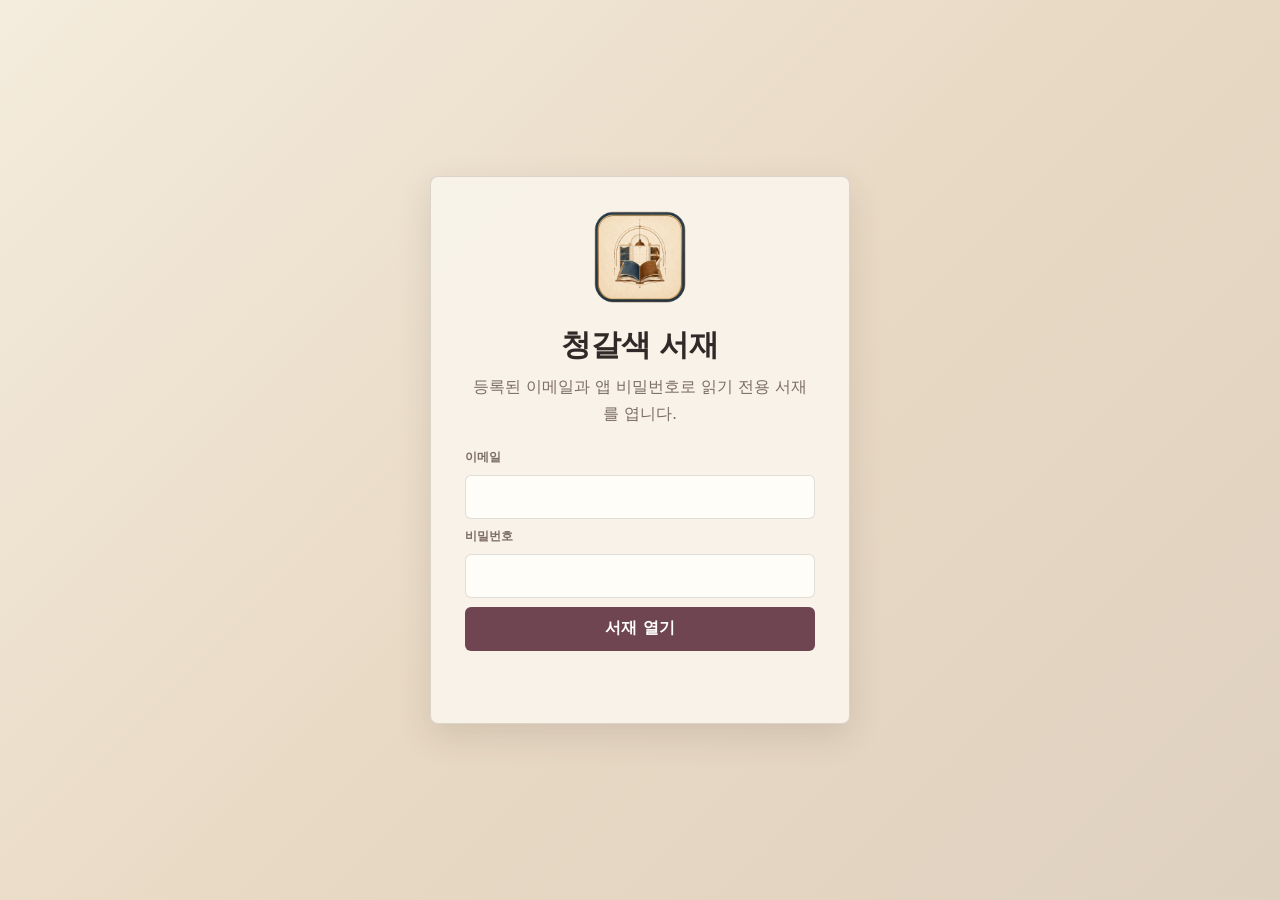
==== index.html @ 5e72b847 "Add copy button to web previews" ====
<!doctype html>
<html lang="ko">
<head>
  <meta charset="utf-8">
  <meta name="viewport" content="width=device-width, initial-scale=1, viewport-fit=cover">
  <meta name="theme-color" content="#352d2b">
  <title>청갈색 서재 · 읽기</title>
  <link rel="manifest" href="./manifest.webmanifest">
  <link rel="icon" href="./icon.png">
  <link rel="apple-touch-icon" href="./apple-touch-icon.png">
  <link rel="stylesheet" href="./viewer.css">
</head>
<body>
  <div class="viewer-loading" id="viewerLoading">
    <img src="./icon.png" alt="">
    <strong>청갈색 서재</strong>
    <span>생각의 지도를 펼치고 있습니다.</span>
  </div>

  <main class="auth-screen hidden" id="authScreen">
    <section class="auth-card">
      <img src="./icon.png" alt="">
      <h1>청갈색 서재</h1>
      <p>등록된 이메일과 앱 비밀번호로 읽기 전용 서재를 엽니다.</p>
      <form id="authForm">
        <label for="authEmail">이메일</label>
        <input id="authEmail" type="email" autocomplete="email" required>
        <label for="authPassword">비밀번호</label>
        <input id="authPassword" type="password" autocomplete="current-password" required>
        <button id="authSubmit" type="submit">서재 열기</button>
      </form>
      <p class="auth-status" id="authStatus"></p>
    </section>
  </main>

  <main class="viewer-shell hidden" id="viewerShell">
    <header class="viewer-header">
      <div class="viewer-brand"><img src="./icon.png" alt=""><span><strong>청갈색 서재</strong><small>읽기 전용</small></span></div>
      <label class="project-select-wrap"><span>프로젝트</span><select id="projectSelect"></select></label>
      <nav class="view-tabs" aria-label="보기 방식">
        <button class="active" type="button" data-view="board">보드</button>
        <button type="button" data-view="nav">네비</button>
        <button type="button" data-view="notes">메모</button>
      </nav>
      <div class="viewer-header-actions">
        <span class="published-at" id="publishedAt"></span>
        <button class="icon-button" id="refreshViewer" type="button" aria-label="새로고침" title="새로고침">↻</button>
        <button class="text-button hidden" id="signOutViewer" type="button">나가기</button>
      </div>
    </header>

    <div class="viewer-layout">
      <aside class="project-panel">
        <div class="panel-heading"><strong>프로젝트</strong><span id="projectCount"></span></div>
        <div class="project-list" id="projectList"></div>
      </aside>

      <section class="workspace">
        <div class="board-view" id="boardView">
          <div class="board-toolbar">
            <strong id="boardTitle"></strong>
            <span>손가락으로 이동 · 핀치로 확대</span>
            <button type="button" id="fitBoard">전체 보기</button>
          </div>
          <div class="board-viewport" id="boardViewport">
            <div class="board-stage" id="boardStage"></div>
          </div>
        </div>

        <div class="nav-view hidden" id="navView">
          <div class="content-toolbar"><strong>네비</strong><button type="button" id="expandNav">모두 펴기</button></div>
          <div class="nav-tree" id="navTree"></div>
        </div>

        <div class="notes-view hidden" id="notesView">
          <div class="content-toolbar notes-toolbar"><strong>메모</strong><input id="noteSearch" type="search" placeholder="메모와 출처 검색"><button type="button" id="toggleNoteSources">모두 접기</button></div>
          <div class="note-list" id="noteList"></div>
        </div>
      </section>

      <aside class="reader-panel" id="readerPanel">
        <div class="panel-heading"><button class="reader-back" id="readerBack" type="button" aria-label="읽기 닫기">‹</button><strong id="readerHeading">열람</strong><button class="reader-copy hidden" id="readerCopy" type="button" title="현재 미리보기를 마크다운으로 복사">복사</button></div>
        <article class="reader-content" id="readerContent"><div class="reader-empty">보드의 메모나 타이틀을 선택해 내용을 읽을 수 있습니다.</div></article>
      </aside>
    </div>
    <div class="viewer-message hidden" id="viewerMessage"></div>
  </main>

  <script src="./vendor/supabase.min.js"></script>
  <script src="./config.js"></script>
  <script src="./viewer.js"></script>
</body>
</html>
---- viewer.css ----
:root {
  color-scheme: light;
  --paper: #eee4d3;
  --paper-deep: #e2d4be;
  --ink: #302927;
  --muted: #7c6d65;
  --wine: #704552;
  --blue: #476b74;
  --line: rgba(79, 61, 55, 0.17);
  --panel: rgba(248, 241, 228, 0.92);
  --shadow: 0 12px 34px rgba(58, 43, 38, 0.13);
  font-family: "Apple SD Gothic Neo", "Noto Sans KR", system-ui, sans-serif;
}

* { box-sizing: border-box; }
html, body { width: 100%; min-height: 100%; margin: 0; }
body { overflow: hidden; background: var(--paper); color: var(--ink); letter-spacing: 0; }
button, input, select { font: inherit; letter-spacing: 0; }
button { cursor: pointer; }
.hidden { display: none !important; }

.viewer-loading { position: fixed; z-index: 100; inset: 0; display: grid; place-content: center; justify-items: center; gap: 12px; background: var(--paper); transition: opacity 320ms ease, visibility 320ms ease; }
.viewer-loading.done { opacity: 0; visibility: hidden; }
.viewer-loading img { width: 112px; height: 112px; border-radius: 24px; box-shadow: var(--shadow); }
.viewer-loading strong { font-family: Georgia, "Noto Serif KR", serif; font-size: 29px; }
.viewer-loading span { color: var(--muted); font-size: 13px; }

.auth-screen { min-height: 100svh; display: grid; place-items: center; padding: 24px; background: linear-gradient(135deg, #f4ecdd, #e8d9c4 52%, #dfd1c0); }
.auth-card { width: min(420px, 100%); padding: 34px; border: 1px solid var(--line); border-radius: 8px; background: rgba(249, 244, 235, 0.94); box-shadow: var(--shadow); text-align: center; }
.auth-card img { width: 92px; height: 92px; border-radius: 20px; }
.auth-card h1 { margin: 18px 0 8px; font-family: Georgia, "Noto Serif KR", serif; font-size: 30px; }
.auth-card p { margin: 0 0 22px; color: var(--muted); line-height: 1.65; }
.auth-card form { display: grid; gap: 9px; text-align: left; }
.auth-card label { color: var(--muted); font-size: 12px; font-weight: 800; }
.auth-card input { width: 100%; height: 44px; padding: 0 12px; border: 1px solid var(--line); border-radius: 6px; background: #fffdf8; color: var(--ink); }
.auth-card button { height: 44px; border: 0; border-radius: 6px; background: var(--wine); color: white; font-weight: 850; }
.auth-card button:disabled { cursor: wait; opacity: 0.58; }
.auth-status { min-height: 24px; margin: 14px 0 0 !important; color: var(--wine) !important; font-size: 12px; }

.viewer-shell { height: 100svh; display: grid; grid-template-rows: auto minmax(0, 1fr); background: var(--paper); }
.viewer-header { min-width: 0; min-height: 64px; display: flex; align-items: center; gap: 15px; padding: max(8px, env(safe-area-inset-top)) max(14px, env(safe-area-inset-right)) 8px max(14px, env(safe-area-inset-left)); border-bottom: 1px solid var(--line); background: rgba(247, 239, 225, 0.94); backdrop-filter: blur(16px); -webkit-backdrop-filter: blur(16px); }
.viewer-brand { flex: 0 0 auto; display: flex; align-items: center; gap: 9px; }
.viewer-brand img { width: 40px; height: 40px; border-radius: 9px; }
.viewer-brand span { display: grid; line-height: 1.1; }
.viewer-brand strong { font-family: Georgia, "Noto Serif KR", serif; font-size: 16px; }
.viewer-brand small { margin-top: 4px; color: var(--muted); font-size: 9px; }
.project-select-wrap { min-width: 150px; display: grid; gap: 2px; }
.project-select-wrap span { color: var(--muted); font-size: 9px; font-weight: 800; }
.project-select-wrap select { max-width: 260px; height: 32px; padding: 0 30px 0 9px; border: 1px solid var(--line); border-radius: 5px; background: rgba(255, 253, 248, 0.82); color: var(--ink); font-weight: 800; }
.view-tabs { display: flex; gap: 3px; padding: 3px; border: 1px solid var(--line); border-radius: 6px; background: rgba(87, 66, 57, 0.06); }
.view-tabs button { min-width: 46px; height: 29px; padding: 0 9px; border: 0; border-radius: 4px; background: transparent; color: var(--muted); font-size: 12px; font-weight: 800; }
.view-tabs button.active { background: #fffaf0; color: var(--wine); box-shadow: 0 2px 8px rgba(61, 43, 39, 0.1); }
.viewer-header-actions { min-width: 0; display: flex; align-items: center; gap: 6px; margin-left: auto; }
.published-at { overflow: hidden; color: var(--muted); font-size: 10px; text-overflow: ellipsis; white-space: nowrap; }
.icon-button, .text-button { height: 31px; border: 1px solid var(--line); border-radius: 5px; background: rgba(255, 252, 245, 0.72); color: var(--ink); }
.icon-button { width: 31px; padding: 0; font-size: 17px; }
.text-button { padding: 0 10px; font-size: 11px; }

.viewer-layout { min-height: 0; display: grid; grid-template-columns: 210px minmax(0, 1fr) 330px; }
.project-panel, .reader-panel { min-width: 0; min-height: 0; display: grid; grid-template-rows: auto minmax(0, 1fr); background: var(--panel); }
.project-panel { border-right: 1px solid var(--line); }
.reader-panel { border-left: 1px solid var(--line); }
.panel-heading, .content-toolbar { min-height: 46px; display: flex; align-items: center; gap: 8px; padding: 8px 12px; border-bottom: 1px solid var(--line); }
.panel-heading strong, .content-toolbar strong { font-size: 14px; }
.panel-heading span { margin-left: auto; color: var(--muted); font-size: 10px; }
.project-list, .reader-content, .nav-tree, .note-list { min-height: 0; overflow: auto; overscroll-behavior: contain; }
.project-list { padding: 8px; }
.project-item { width: 100%; min-height: 44px; display: grid; grid-template-columns: 4px minmax(0, 1fr); align-items: center; gap: 9px; margin: 0 0 4px; padding: 7px 8px; border: 0; border-radius: 5px; background: transparent; color: var(--ink); text-align: left; }
.project-item::before { width: 4px; height: 26px; border-radius: 2px; background: var(--project-color); content: ""; opacity: 0.5; }
.project-item.active { background: color-mix(in srgb, var(--project-color) 12%, white); font-weight: 850; }
.project-item span { overflow: hidden; text-overflow: ellipsis; white-space: nowrap; }

.workspace { min-width: 0; min-height: 0; position: relative; background: var(--paper); }
.board-view, .nav-view, .notes-view { width: 100%; height: 100%; min-height: 0; }
.board-view { display: grid; grid-template-rows: auto minmax(0, 1fr); }
.board-toolbar { min-width: 0; min-height: 39px; display: flex; align-items: center; gap: 10px; padding: 5px 9px; border-bottom: 1px solid rgba(52, 42, 38, 0.2); background: rgba(51, 44, 42, 0.92); color: #f8f1e6; }
.board-toolbar strong { overflow: hidden; font-size: 13px; text-overflow: ellipsis; white-space: nowrap; }
.board-toolbar span { margin-left: auto; color: rgba(255,255,255,0.55); font-size: 9px; }
.board-toolbar button, .content-toolbar button { height: 27px; padding: 0 9px; border: 1px solid rgba(255,255,255,0.18); border-radius: 4px; background: rgba(255,255,255,0.1); color: inherit; font-size: 10px; }
.board-viewport { position: relative; min-height: 0; overflow: hidden; background: rgba(255, 253, 247, 0.22); touch-action: none; cursor: grab; }
.board-viewport.panning { cursor: grabbing; }
.board-stage { position: absolute; width: 2400px; height: 1600px; transform-origin: 0 0; will-change: transform; }
.edge-layer { position: absolute; z-index: 0; inset: 0; width: 2400px; height: 1600px; overflow: visible; pointer-events: none; }
.edge-hierarchy { stroke: rgba(91, 69, 62, 0.34); stroke-width: 2.2; }
.edge-relation, .edge-arrow { fill: none; stroke: var(--edge-color); stroke-linecap: round; stroke-linejoin: round; }
.edge-relation.relation-halo { stroke-width: 8; opacity: 0.2; }
.edge-relation.relation-core { stroke-width: 2.2; stroke-dasharray: 11 5 2 5; opacity: 0.46; }
.edge-arrow-halo { stroke-width: 7; opacity: 0.2; }
.edge-arrow-core { stroke-width: 2.4; opacity: 0.78; }
.edge-label { fill: var(--edge-color); stroke: rgba(248, 240, 222, 0.92); stroke-width: 4px; paint-order: stroke fill; font-size: var(--edge-font-size, 12px); font-weight: 850; }
.board-box { position: absolute; z-index: 1; overflow: hidden; transform: translate(-50%, -50%); border: 1px solid color-mix(in srgb, var(--box-color) 48%, rgba(76, 57, 51, 0.28)); border-radius: 6px; background: color-mix(in srgb, var(--box-color) 24%, rgba(255, 252, 243, 0.97)); color: var(--ink); box-shadow: 0 8px 18px rgba(57, 42, 37, 0.12), inset 0 0 0 1px rgba(255,255,255,0.44); text-align: left; }
.board-box.text { background: color-mix(in srgb, var(--box-color) 8%, #fffaf0); }
.board-box.heading { border-color: color-mix(in srgb, var(--box-color) 72%, #211a19); background: color-mix(in srgb, var(--box-color) 62%, #2a2020); color: #fff9ec; }
.board-box:hover, .board-box.selected { z-index: 3; border-color: color-mix(in srgb, var(--box-color) 72%, #fffaf0); box-shadow: 0 0 0 3px color-mix(in srgb, var(--box-color) 24%, transparent), 0 12px 26px rgba(58, 42, 37, 0.2); }
.board-box button { width: 100%; height: 100%; display: flex; flex-direction: column; overflow: hidden; padding: 11px 12px 12px; border: 0; background: transparent; color: inherit; text-align: left; }
.board-box.heading button { display: grid; place-items: center; padding: 8px; text-align: center; word-break: keep-all; overflow-wrap: anywhere; }
.board-box.text button { padding: 5px 7px 13px; }
.board-box.heading.level-1 { font-size: 21px; font-weight: 900; }
.board-box.heading.level-2 { font-size: 18px; font-weight: 880; }
.board-box.heading.level-3 { font-size: 15px; font-weight: 850; }
.board-box.heading.level-4 { font-size: 13px; font-weight: 820; }
.box-bookmark { position: absolute; z-index: 2; right: 7px; top: 5px; color: #ffd55c; font-size: 19px; filter: drop-shadow(0 0 5px rgba(255, 194, 53, 0.65)); pointer-events: none; }
.box-title { display: block; flex: 0 0 auto; overflow: visible; color: inherit; font-size: 14px; font-weight: 900; line-height: 1.3; word-break: keep-all; overflow-wrap: anywhere; }
.box-source { display: block; flex: 0 0 auto; overflow: visible; margin-top: 4px; color: #684a50; font-size: 11px; font-weight: 850; line-height: 1.35; word-break: keep-all; overflow-wrap: anywhere; }
.box-author { display: block; flex: 0 0 auto; margin-top: 2px; color: var(--muted); font-size: 10px; line-height: 1.3; word-break: keep-all; overflow-wrap: anywhere; }
.box-summary { display: block; flex: 1 1 auto; min-height: 0; overflow: auto; margin-top: 6px; color: #574a45; font-size: 11px; line-height: 1.4; white-space: pre-wrap; word-break: keep-all; overflow-wrap: anywhere; overscroll-behavior: contain; scrollbar-width: thin; }
.board-box.text .box-title { margin-bottom: 4px; }
.board-box.text .box-summary { margin-top: 0; color: var(--muted); font-weight: 520; }
.board-box.compact button { align-items: center; justify-content: center; padding: 6px 8px; text-align: center; }
.board-box.compact .box-title, .board-box.compact .box-source, .board-box.compact .box-author { width: 100%; text-align: center; }
.board-box.compact .box-summary { display: none; }
.board-box.text.compact .box-title { margin: 0; }

.nav-view, .notes-view { display: grid; grid-template-rows: auto minmax(0, 1fr); background: var(--paper); }
.content-toolbar { background: rgba(248, 241, 228, 0.94); }
.content-toolbar button { margin-left: auto; border-color: var(--line); background: white; color: var(--ink); }
.content-toolbar input { min-width: 0; width: min(340px, 65%); height: 31px; margin-left: auto; padding: 0 10px; border: 1px solid var(--line); border-radius: 5px; background: #fffdf8; }
.notes-toolbar input { flex: 1 1 180px; width: auto; }
.notes-toolbar button { flex: 0 0 auto; margin-left: 0; white-space: nowrap; }
.notes-toolbar button:disabled { cursor: default; opacity: 0.45; }
.nav-tree, .note-list { padding: 12px clamp(12px, 3vw, 36px) 40px; }
.nav-row { --depth: 0; margin-left: min(calc(var(--depth) * 10px), 48px); border-bottom: 1px solid rgba(85, 66, 59, 0.08); }
.nav-row-main { min-height: 44px; display: grid; grid-template-columns: 24px minmax(0, 1fr); align-items: start; gap: 7px; padding: 5px 0; }
.nav-toggle { width: 24px; height: 24px; padding: 0; border: 0; background: transparent; color: var(--muted); }
.nav-label { min-width: 0; display: grid; align-content: center; }
.nav-open { min-width: 0; width: 100%; padding: 1px 0; border: 0; background: transparent; color: var(--ink); font-weight: 750; line-height: 1.42; text-align: left; word-break: keep-all; overflow-wrap: anywhere; }
.nav-row.heading .nav-open { color: var(--wine); font-weight: 900; }
.nav-source { min-width: 0; display: block; overflow: hidden; margin-top: 2px; color: var(--muted); font-size: 10px; line-height: 1.35; text-overflow: ellipsis; white-space: nowrap; }
.note-source-group { margin: 0 0 10px; }
.note-source-heading { width: 100%; min-height: 48px; display: grid; grid-template-columns: 20px minmax(0, 1fr) auto; align-items: center; gap: 8px; padding: 7px 10px; border: 0; border-bottom: 1px solid color-mix(in srgb, var(--wine) 25%, transparent); background: transparent; color: var(--ink); text-align: left; }
.note-source-heading:hover { background: rgba(112, 69, 82, 0.055); }
.note-source-chevron { color: var(--wine); font-size: 12px; text-align: center; }
.note-source-label { min-width: 0; display: grid; gap: 2px; }
.note-source-label strong { font-family: Georgia, "Noto Serif KR", serif; font-size: 14px; line-height: 1.38; word-break: keep-all; overflow-wrap: anywhere; }
.note-source-label small { overflow: hidden; color: var(--muted); font-size: 10px; font-weight: 750; text-overflow: ellipsis; white-space: nowrap; }
.note-source-count { min-width: 25px; padding: 3px 7px; border-radius: 999px; background: rgba(112, 69, 82, 0.1); color: var(--wine); font-size: 10px; font-weight: 850; text-align: center; }
.note-source-items { padding: 7px 0 1px 20px; }
.note-source-group.collapsed .note-source-heading { border-bottom-color: rgba(85, 66, 59, 0.1); }
.note-list-item { width: 100%; min-height: 66px; display: grid; gap: 6px; margin-bottom: 7px; padding: 11px 13px; border: 1px solid var(--line); border-radius: 6px; background: rgba(255, 252, 245, 0.78); color: var(--ink); text-align: left; }
.note-list-item strong { overflow-wrap: anywhere; }
.note-list-item p { display: -webkit-box; overflow: hidden; margin: 0; color: #5c504b; font-size: 12px; line-height: 1.5; -webkit-box-orient: vertical; -webkit-line-clamp: 2; }

.reader-back { display: none; width: 29px; height: 29px; padding: 0; border: 1px solid var(--line); border-radius: 4px; background: white; color: var(--ink); font-size: 20px; }
.reader-copy { height: 28px; margin-left: auto; padding: 0 10px; border: 1px solid color-mix(in srgb, var(--wine) 35%, transparent); border-radius: 4px; background: color-mix(in srgb, var(--wine) 9%, #fffdf8); color: var(--wine); font-size: 10px; font-weight: 850; }
.reader-copy:hover, .reader-copy:focus-visible { border-color: color-mix(in srgb, var(--wine) 58%, transparent); background: color-mix(in srgb, var(--wine) 15%, #fffdf8); }
.reader-content { padding: 18px 19px 50px; background: rgba(252, 248, 239, 0.72); }
.reader-empty { padding: 28px 14px; color: var(--muted); font-size: 12px; line-height: 1.65; text-align: center; }
.reader-title { margin: 0 0 7px; font-family: Georgia, "Noto Serif KR", serif; font-size: 23px; line-height: 1.38; overflow-wrap: anywhere; }
.reader-title.numbered { display: grid; grid-template-columns: 34px minmax(0, 1fr); align-items: baseline; }
.reader-source { margin: 0 0 18px; color: var(--muted); font-size: 11px; font-weight: 750; line-height: 1.5; }
.markdown { color: #3c3431; font-size: 14px; line-height: 1.75; overflow-wrap: anywhere; }
.markdown h1, .markdown h2, .markdown h3 { margin: 1.35em 0 0.55em; font-family: Georgia, "Noto Serif KR", serif; line-height: 1.38; }
.markdown h1 { font-size: 1.55em; }.markdown h2 { font-size: 1.34em; }.markdown h3 { font-size: 1.16em; }
.markdown p { margin: 0 0 1em; white-space: pre-wrap; }
.markdown ul { margin: 0 0 1em; padding-left: 1.35em; }
.markdown code { padding: 1px 4px; border-radius: 3px; background: rgba(87, 66, 57, 0.1); font-family: ui-monospace, monospace; font-size: 0.9em; }
.branch-preview { min-width: 0; color: #292522; font-size: 15px; line-height: 1.72; }
.branch-heading { width: 100%; max-width: 100%; box-sizing: border-box; margin: 1.15em 0 0.45em; color: var(--wine); line-height: 1.35; overflow-wrap: anywhere; word-break: normal; }
.branch-heading:first-child { margin-top: 0; }
.branch-heading.numbered { display: grid; grid-template-columns: 27px minmax(0, 1fr); align-items: baseline; }
.branch-heading:not(.numbered) { padding-left: 27px; }
.branch-heading-number, .branch-outline-number { color: #7a4655; font-weight: 850; font-variant-numeric: tabular-nums; }
.branch-heading-text { min-width: 0; overflow-wrap: anywhere; }
.branch-preview h2 { font-size: 1.467em; }.branch-preview h3 { font-size: 1.267em; }
.branch-preview h4, .branch-preview h5, .branch-preview h6 { font-size: 1.067em; }
.branch-list-item { position: relative; max-width: 100%; box-sizing: border-box; margin: 0.7em 0 0.25em min(calc(var(--depth, 0) * 14px), 42px); padding-left: 27px; overflow-wrap: anywhere; word-break: normal; }
.branch-list-item::before { content: ""; position: absolute; left: 10px; top: 0.72em; width: 5px; height: 5px; border-radius: 50%; background: var(--wine); }
.branch-list-item.numbered { display: grid; grid-template-columns: 27px minmax(0, 1fr); align-items: baseline; padding-left: 0; }
.branch-list-item.numbered::before { display: none; }
.branch-list-item > strong, .branch-list-item > button { min-width: 0; }
.branch-list-item button { width: auto; max-width: 100%; height: auto; min-height: 0; padding: 0; border: 0; background: transparent; color: inherit; font: inherit; line-height: inherit; text-align: left; white-space: normal; overflow-wrap: anywhere; word-break: normal; }
.branch-continuation { margin: 0.55em 0 0.55em min(calc(var(--depth, 0) * 14px + 27px), 69px); white-space: pre-wrap; overflow-wrap: anywhere; }
.branch-source { margin: 0.65em 0 0.65em min(calc(var(--depth, 0) * 14px + 27px), 69px); padding: 0.1em 0 0.1em 12px; border-left: 3px solid rgba(104, 74, 80, 0.35); color: #66564e; font-size: 0.82em; }
.branch-number { min-width: 0; color: #7a4655; font-family: Georgia, "Noto Serif KR", serif; font-weight: 850; text-align: right; white-space: nowrap; }
.reader-title > span:last-child { min-width: 0; word-break: keep-all; overflow-wrap: anywhere; }
.viewer-message { position: fixed; z-index: 50; left: 50%; bottom: max(18px, env(safe-area-inset-bottom)); max-width: min(560px, calc(100% - 30px)); padding: 10px 14px; border-radius: 5px; background: rgba(49, 41, 39, 0.94); color: white; box-shadow: var(--shadow); font-size: 12px; transform: translateX(-50%); }

@media (max-width: 980px) {
  .viewer-layout { grid-template-columns: minmax(0, 1fr) 320px; }
  .project-panel { display: none; }
  .project-select-wrap { flex: 1 1 auto; }
  .project-select-wrap select { width: 100%; max-width: none; }
  .published-at { display: none; }
}

@media (max-width: 720px) {
  body { overflow: hidden; }
  .viewer-shell { grid-template-rows: auto minmax(0, 1fr); }
  .viewer-header { min-height: 106px; flex-wrap: wrap; align-content: center; gap: 7px 9px; padding-bottom: 7px; }
  .viewer-brand strong { font-size: 14px; }.viewer-brand small { display: none; }.viewer-brand img { width: 34px; height: 34px; }
  .project-select-wrap { min-width: 0; }
  .project-select-wrap span { display: none; }
  .view-tabs { order: 3; width: 100%; }
  .view-tabs button { flex: 1; }
  .viewer-header-actions { margin-left: 0; }
  .text-button { display: none !important; }
  .viewer-layout { display: block; position: relative; }
  .workspace, .board-view, .nav-view, .notes-view { height: 100%; }
  .reader-panel { position: absolute; z-index: 20; inset: 0; display: none; border: 0; }
  .reader-panel.open { display: grid; animation: reader-in 220ms ease both; }
  .reader-back { display: inline-grid; place-items: center; }
  .board-toolbar span { display: none; }
  .board-toolbar button { margin-left: auto; }
  .board-box:hover { box-shadow: 0 8px 18px rgba(57,42,37,0.12), inset 0 0 0 1px rgba(255,255,255,0.44); }
  .content-toolbar input { width: 70%; }
  .notes-toolbar { gap: 6px; }
  .notes-toolbar strong { display: none; }
  .notes-toolbar input { width: auto; }
  .note-source-items { padding-left: 10px; }
  .nav-row { margin-left: min(calc(var(--depth) * 7px), 28px); }
  .branch-section { padding-left: min(calc(var(--depth) * 5px), 20px); }
}

@keyframes reader-in { from { opacity: 0; transform: translateX(18px); } to { opacity: 1; transform: none; } }

@media (prefers-reduced-motion: reduce) { *, *::before, *::after { scroll-behavior: auto !important; animation-duration: 0.01ms !important; transition-duration: 0.01ms !important; } }
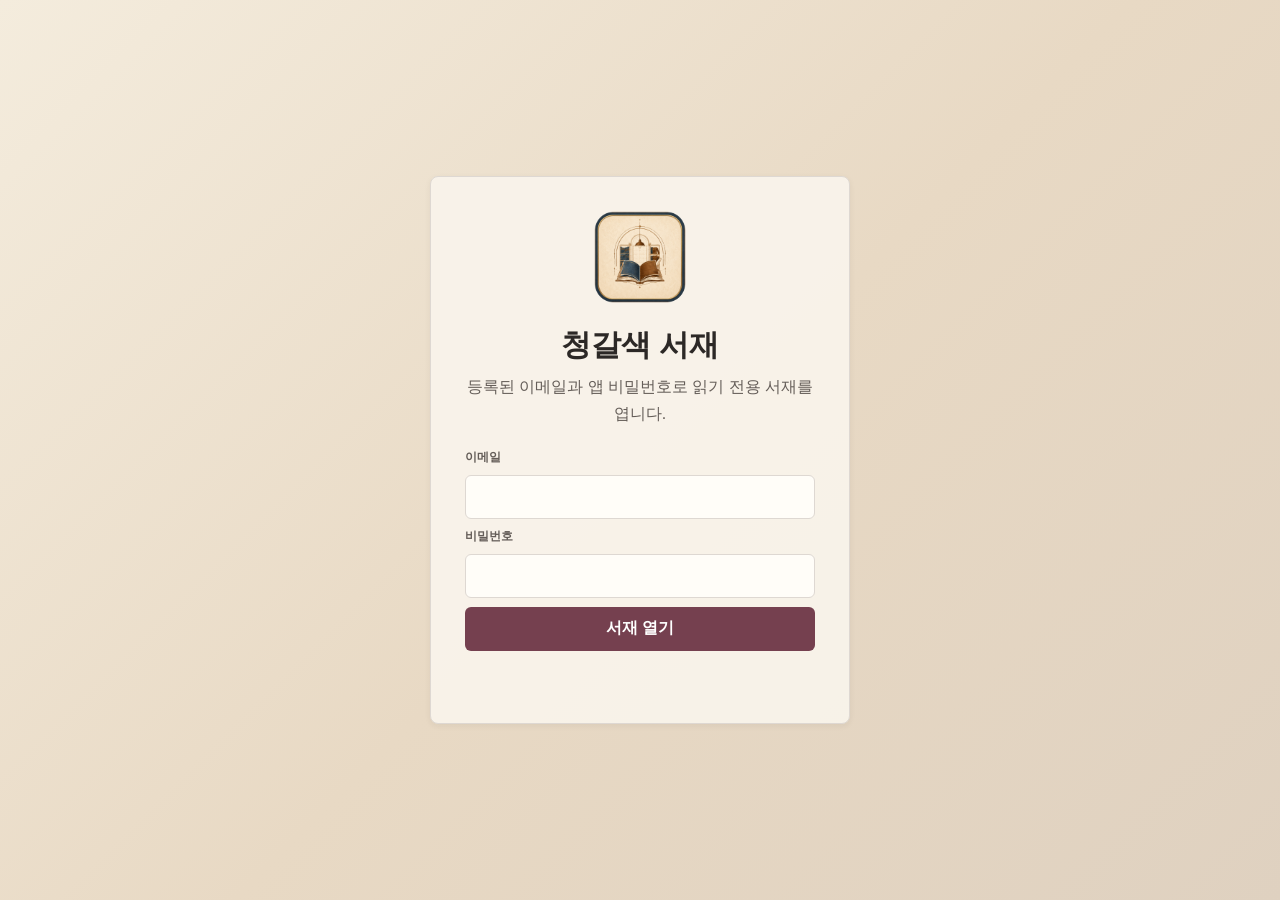
==== commit 22b99852: "Refresh reading UI and preserve local board title layout" ====
--- a/index.html
+++ b/index.html
@@ -3,7 +3,7 @@
 <head>
   <meta charset="utf-8">
   <meta name="viewport" content="width=device-width, initial-scale=1, viewport-fit=cover">
-  <meta name="theme-color" content="#352d2b">
+  <meta name="theme-color" content="#faf9f6">
   <title>청갈색 서재 · 읽기</title>
   <link rel="manifest" href="./manifest.webmanifest">
   <link rel="icon" href="./icon.png">
@@ -35,8 +35,8 @@
 
   <main class="viewer-shell hidden" id="viewerShell">
     <header class="viewer-header">
-      <div class="viewer-brand"><img src="./icon.png" alt=""><span><strong>청갈색 서재</strong><small>읽기 전용</small></span></div>
-      <label class="project-select-wrap"><span>프로젝트</span><select id="projectSelect"></select></label>
+      <div class="viewer-brand" title="청갈색 서재"><img src="./icon.png" alt="청갈색 서재"></div>
+      <label class="project-select-wrap"><select id="projectSelect" aria-label="현재 프로젝트 선택"></select><span id="projectNoteCount"></span></label>
       <nav class="view-tabs" aria-label="보기 방식">
         <button class="active" type="button" data-view="board">보드</button>
         <button type="button" data-view="nav">네비</button>
@@ -60,11 +60,11 @@
           <div class="board-toolbar">
             <strong id="boardTitle"></strong>
             <span>손가락으로 이동 · 핀치로 확대</span>
-            <button type="button" id="fitBoard">전체 보기</button>
           </div>
           <div class="board-viewport" id="boardViewport">
             <div class="board-stage" id="boardStage"></div>
           </div>
+          <button class="board-scale" id="boardFit" type="button" aria-label="현재 배율 · 전체 맞춤" title="전체 맞춤"><span id="boardScale">100%</span></button>
         </div>
 
         <div class="nav-view hidden" id="navView">
@@ -73,17 +73,31 @@
         </div>
 
         <div class="notes-view hidden" id="notesView">
-          <div class="content-toolbar notes-toolbar"><strong>메모</strong><input id="noteSearch" type="search" placeholder="메모와 출처 검색"><button type="button" id="toggleNoteSources">모두 접기</button></div>
+          <div class="content-toolbar notes-toolbar"><input id="noteSearch" type="search" aria-label="메모와 출처 검색" placeholder="메모와 출처 검색"><span id="noteSearchCount" role="status"></span><button type="button" id="toggleNoteSources">모두 접기</button></div>
           <div class="note-list" id="noteList"></div>
         </div>
       </section>
 
       <aside class="reader-panel" id="readerPanel">
-        <div class="panel-heading"><button class="reader-back" id="readerBack" type="button" aria-label="읽기 닫기">‹</button><strong id="readerHeading">열람</strong><button class="reader-copy hidden" id="readerCopy" type="button" title="현재 미리보기를 마크다운으로 복사">복사</button></div>
-        <article class="reader-content" id="readerContent"><div class="reader-empty">보드의 메모나 타이틀을 선택해 내용을 읽을 수 있습니다.</div></article>
+        <div class="panel-heading reader-tools" role="toolbar" aria-label="읽기 도구">
+          <button class="reader-back" id="readerBack" type="button" aria-label="읽기 닫기" title="돌아가기"><svg viewBox="0 0 24 24" aria-hidden="true"><path d="m15 18-6-6 6-6"/></svg></button>
+          <strong id="readerHeading" class="visually-hidden">열람</strong>
+          <button id="readerSources" type="button" aria-label="출처 표시" title="출처 표시 전환" aria-pressed="true">출처</button>
+          <span class="reader-font-controls" aria-label="글자 크기"><button id="readerFontDown" type="button" aria-label="글자 작게" title="글자 작게">가−</button><output id="readerFontLevel">100%</output><button id="readerFontUp" type="button" aria-label="글자 크게" title="글자 크게">가+</button></span>
+          <button class="reader-copy hidden" id="readerCopy" type="button" aria-label="내용 복사" title="현재 표시 내용을 마크다운으로 복사"><svg viewBox="0 0 24 24" aria-hidden="true"><rect width="14" height="14" x="8" y="8" rx="2"/><path d="M4 16c-1.1 0-2-.9-2-2V4c0-1.1.9-2 2-2h10c1.1 0 2 .9 2 2"/></svg></button>
+          <button class="reader-expand" id="readerExpand" type="button" aria-label="읽기 전체 화면" aria-pressed="false" title="전체 화면"><svg viewBox="0 0 24 24" aria-hidden="true"><path d="M8 3H5a2 2 0 0 0-2 2v3M21 8V5a2 2 0 0 0-2-2h-3M3 16v3a2 2 0 0 0 2 2h3M16 21h3a2 2 0 0 0 2-2v-3"/></svg></button>
+        </div>
+        <article class="reader-content" id="readerContent" tabindex="-1"><div class="reader-empty">보드의 메모나 타이틀을 선택해 내용을 읽을 수 있습니다.</div></article>
       </aside>
     </div>
     <div class="viewer-message hidden" id="viewerMessage"></div>
+    <div class="ancestor-sheet hidden" id="ancestorSheet" aria-hidden="true">
+      <div class="ancestor-sheet-backdrop" data-ancestor-close></div>
+      <section class="ancestor-sheet-panel" role="dialog" aria-modal="true" aria-labelledby="ancestorSheetTitle">
+        <header><div><small>메모의 위치</small><h2 id="ancestorSheetTitle">상위 타이틀에서 보기</h2></div><button type="button" data-ancestor-close aria-label="닫기">×</button></header>
+        <div class="ancestor-sheet-list" id="ancestorSheetList"></div>
+      </section>
+    </div>
   </main>
 
   <script src="./vendor/supabase.min.js"></script>
--- a/viewer.css
+++ b/viewer.css
@@ -44,9 +44,11 @@
 .viewer-brand span { display: grid; line-height: 1.1; }
 .viewer-brand strong { font-family: Georgia, "Noto Serif KR", serif; font-size: 16px; }
 .viewer-brand small { margin-top: 4px; color: var(--muted); font-size: 9px; }
-.project-select-wrap { min-width: 150px; display: grid; gap: 2px; }
-.project-select-wrap span { color: var(--muted); font-size: 9px; font-weight: 800; }
-.project-select-wrap select { max-width: 260px; height: 32px; padding: 0 30px 0 9px; border: 1px solid var(--line); border-radius: 5px; background: rgba(255, 253, 248, 0.82); color: var(--ink); font-weight: 800; }
+.project-select-wrap { position: relative; min-width: 190px; max-width: 310px; display: grid; grid-template-columns: auto minmax(0, 1fr); align-items: center; gap: 9px; padding: 4px 29px 4px 9px; border: 1px solid color-mix(in srgb, var(--wine) 24%, var(--line)); border-radius: 7px; background: rgba(255, 252, 245, 0.78); box-shadow: inset 0 1px 0 rgba(255,255,255,0.7), 0 2px 8px rgba(72, 49, 43, 0.06); }
+.project-select-wrap::after { position: absolute; right: 10px; top: 50%; color: var(--wine); font-size: 12px; line-height: 1; transform: translateY(-54%); content: "⌄"; pointer-events: none; }
+.project-select-wrap:focus-within { border-color: color-mix(in srgb, var(--wine) 58%, var(--line)); box-shadow: 0 0 0 3px color-mix(in srgb, var(--wine) 10%, transparent), inset 0 1px 0 rgba(255,255,255,0.72); }
+.project-select-wrap span { padding-right: 9px; border-right: 1px solid color-mix(in srgb, var(--wine) 18%, transparent); color: var(--muted); font-size: 8px; font-weight: 850; line-height: 1.2; white-space: nowrap; }
+.project-select-wrap select { min-width: 0; width: 100%; height: 30px; padding: 0; border: 0; outline: 0; appearance: none; -webkit-appearance: none; background: transparent; color: var(--ink); font-family: Georgia, "Noto Serif KR", serif; font-size: 13px; font-weight: 850; text-overflow: ellipsis; }
 .view-tabs { display: flex; gap: 3px; padding: 3px; border: 1px solid var(--line); border-radius: 6px; background: rgba(87, 66, 57, 0.06); }
 .view-tabs button { min-width: 46px; height: 29px; padding: 0 9px; border: 0; border-radius: 4px; background: transparent; color: var(--muted); font-size: 12px; font-weight: 800; }
 .view-tabs button.active { background: #fffaf0; color: var(--wine); box-shadow: 0 2px 8px rgba(61, 43, 39, 0.1); }
@@ -56,7 +58,7 @@
 .icon-button { width: 31px; padding: 0; font-size: 17px; }
 .text-button { padding: 0 10px; font-size: 11px; }
 
-.viewer-layout { min-height: 0; display: grid; grid-template-columns: 210px minmax(0, 1fr) 330px; }
+.viewer-layout { min-height: 0; position: relative; display: grid; grid-template-columns: 210px minmax(0, 1fr) 330px; overflow: hidden; }
 .project-panel, .reader-panel { min-width: 0; min-height: 0; display: grid; grid-template-rows: auto minmax(0, 1fr); background: var(--panel); }
 .project-panel { border-right: 1px solid var(--line); }
 .reader-panel { border-left: 1px solid var(--line); }
@@ -79,7 +81,7 @@
 .board-toolbar button, .content-toolbar button { height: 27px; padding: 0 9px; border: 1px solid rgba(255,255,255,0.18); border-radius: 4px; background: rgba(255,255,255,0.1); color: inherit; font-size: 10px; }
 .board-viewport { position: relative; min-height: 0; overflow: hidden; background: rgba(255, 253, 247, 0.22); touch-action: none; cursor: grab; }
 .board-viewport.panning { cursor: grabbing; }
-.board-stage { position: absolute; width: 2400px; height: 1600px; transform-origin: 0 0; will-change: transform; }
+.board-stage { position: absolute; width: 2400px; height: 1600px; transform-origin: 0 0; will-change: transform; backface-visibility: hidden; -webkit-backface-visibility: hidden; }
 .edge-layer { position: absolute; z-index: 0; inset: 0; width: 2400px; height: 1600px; overflow: visible; pointer-events: none; }
 .edge-hierarchy { stroke: rgba(91, 69, 62, 0.34); stroke-width: 2.2; }
 .edge-relation, .edge-arrow { fill: none; stroke: var(--edge-color); stroke-linecap: round; stroke-linejoin: round; }
@@ -88,10 +90,13 @@
 .edge-arrow-halo { stroke-width: 7; opacity: 0.2; }
 .edge-arrow-core { stroke-width: 2.4; opacity: 0.78; }
 .edge-label { fill: var(--edge-color); stroke: rgba(248, 240, 222, 0.92); stroke-width: 4px; paint-order: stroke fill; font-size: var(--edge-font-size, 12px); font-weight: 850; }
-.board-box { position: absolute; z-index: 1; overflow: hidden; transform: translate(-50%, -50%); border: 1px solid color-mix(in srgb, var(--box-color) 48%, rgba(76, 57, 51, 0.28)); border-radius: 6px; background: color-mix(in srgb, var(--box-color) 24%, rgba(255, 252, 243, 0.97)); color: var(--ink); box-shadow: 0 8px 18px rgba(57, 42, 37, 0.12), inset 0 0 0 1px rgba(255,255,255,0.44); text-align: left; }
+.board-box { position: absolute; z-index: 1; overflow: visible; transform: translate(-50%, -50%); border: 1px solid color-mix(in srgb, var(--box-color) 48%, rgba(76, 57, 51, 0.28)); border-radius: 6px; background: color-mix(in srgb, var(--box-color) 24%, rgba(255, 252, 243, 0.97)); color: var(--ink); box-shadow: 0 8px 18px rgba(57, 42, 37, 0.12), inset 0 0 0 1px rgba(255,255,255,0.44); text-align: left; }
+.board-box, .board-box * { -webkit-user-select: none; user-select: none; -webkit-touch-callout: none; }
+.board-box.bookmarked { z-index: 2; }
 .board-box.text { background: color-mix(in srgb, var(--box-color) 8%, #fffaf0); }
 .board-box.heading { border-color: color-mix(in srgb, var(--box-color) 72%, #211a19); background: color-mix(in srgb, var(--box-color) 62%, #2a2020); color: #fff9ec; }
 .board-box:hover, .board-box.selected { z-index: 3; border-color: color-mix(in srgb, var(--box-color) 72%, #fffaf0); box-shadow: 0 0 0 3px color-mix(in srgb, var(--box-color) 24%, transparent), 0 12px 26px rgba(58, 42, 37, 0.2); }
+.board-box.long-pressing { z-index: 5; animation: board-long-press 480ms cubic-bezier(0.2, 0.75, 0.2, 1) both; }
 .board-box button { width: 100%; height: 100%; display: flex; flex-direction: column; overflow: hidden; padding: 11px 12px 12px; border: 0; background: transparent; color: inherit; text-align: left; }
 .board-box.heading button { display: grid; place-items: center; padding: 8px; text-align: center; word-break: keep-all; overflow-wrap: anywhere; }
 .board-box.text button { padding: 5px 7px 13px; }
@@ -99,7 +104,7 @@
 .board-box.heading.level-2 { font-size: 18px; font-weight: 880; }
 .board-box.heading.level-3 { font-size: 15px; font-weight: 850; }
 .board-box.heading.level-4 { font-size: 13px; font-weight: 820; }
-.box-bookmark { position: absolute; z-index: 2; right: 7px; top: 5px; color: #ffd55c; font-size: 19px; filter: drop-shadow(0 0 5px rgba(255, 194, 53, 0.65)); pointer-events: none; }
+.box-bookmark { position: absolute; z-index: 4; right: -10px; top: -9px; color: #171411; font-size: 22px; line-height: 1; -webkit-text-stroke: 0.5px rgba(218, 164, 48, 0.96); text-shadow: 0 0 1px rgba(255, 251, 211, 1), 0 0 6px rgba(255, 211, 61, 0.98), 0 0 14px rgba(229, 151, 10, 0.78), 0 0 20px rgba(183, 99, 4, 0.38); pointer-events: none; }
 .box-title { display: block; flex: 0 0 auto; overflow: visible; color: inherit; font-size: 14px; font-weight: 900; line-height: 1.3; word-break: keep-all; overflow-wrap: anywhere; }
 .box-source { display: block; flex: 0 0 auto; overflow: visible; margin-top: 4px; color: #684a50; font-size: 11px; font-weight: 850; line-height: 1.35; word-break: keep-all; overflow-wrap: anywhere; }
 .box-author { display: block; flex: 0 0 auto; margin-top: 2px; color: var(--muted); font-size: 10px; line-height: 1.3; word-break: keep-all; overflow-wrap: anywhere; }
@@ -141,46 +146,82 @@
 .note-list-item p { display: -webkit-box; overflow: hidden; margin: 0; color: #5c504b; font-size: 12px; line-height: 1.5; -webkit-box-orient: vertical; -webkit-line-clamp: 2; }
 
 .reader-back { display: none; width: 29px; height: 29px; padding: 0; border: 1px solid var(--line); border-radius: 4px; background: white; color: var(--ink); font-size: 20px; }
+.reader-panel .panel-heading > strong { min-width: 0; overflow: hidden; text-overflow: ellipsis; white-space: nowrap; }
+.reader-font-controls { flex: 0 0 auto; display: flex; margin-left: auto; border: 1px solid var(--line); border-radius: 4px; overflow: hidden; background: white; }
+.reader-font-controls button { width: 32px; height: 28px; padding: 0; border: 0; background: transparent; color: var(--ink); font-size: 11px; font-weight: 850; }
+.reader-font-controls button + button { border-left: 1px solid var(--line); }
+.reader-font-controls button:disabled { color: rgba(48,41,39,0.28); cursor: default; }
+.reader-expand { display: none; width: 29px; height: 29px; margin-left: 0; padding: 0; border: 1px solid var(--line); border-radius: 4px; background: white; color: var(--ink); font-size: 16px; }
+.reader-expand[aria-pressed="true"] { background: var(--wine); color: white; }
 .reader-copy { height: 28px; margin-left: auto; padding: 0 10px; border: 1px solid color-mix(in srgb, var(--wine) 35%, transparent); border-radius: 4px; background: color-mix(in srgb, var(--wine) 9%, #fffdf8); color: var(--wine); font-size: 10px; font-weight: 850; }
+.reader-expand + .reader-copy { margin-left: 0; }
 .reader-copy:hover, .reader-copy:focus-visible { border-color: color-mix(in srgb, var(--wine) 58%, transparent); background: color-mix(in srgb, var(--wine) 15%, #fffdf8); }
 .reader-content { padding: 18px 19px 50px; background: rgba(252, 248, 239, 0.72); }
 .reader-empty { padding: 28px 14px; color: var(--muted); font-size: 12px; line-height: 1.65; text-align: center; }
-.reader-title { margin: 0 0 7px; font-family: Georgia, "Noto Serif KR", serif; font-size: 23px; line-height: 1.38; overflow-wrap: anywhere; }
-.reader-title.numbered { display: grid; grid-template-columns: 34px minmax(0, 1fr); align-items: baseline; }
-.reader-source { margin: 0 0 18px; color: var(--muted); font-size: 11px; font-weight: 750; line-height: 1.5; }
-.markdown { color: #3c3431; font-size: 14px; line-height: 1.75; overflow-wrap: anywhere; }
+.reader-title { margin: 0 0 7px; font-family: Georgia, "Noto Serif KR", serif; font-size: var(--reader-title-size, 23px); line-height: 1.38; overflow-wrap: anywhere; }
+.reader-title.numbered { display: grid; grid-template-columns: var(--reader-title-number-width, 34px) minmax(0, 1fr); align-items: baseline; }
+.reader-source { margin: 0 0 18px; color: var(--muted); font-size: var(--reader-source-size, 11px); font-weight: 750; line-height: 1.5; }
+.markdown { color: #3c3431; font-size: var(--reader-body-size, 14px); line-height: 1.75; overflow-wrap: anywhere; }
 .markdown h1, .markdown h2, .markdown h3 { margin: 1.35em 0 0.55em; font-family: Georgia, "Noto Serif KR", serif; line-height: 1.38; }
 .markdown h1 { font-size: 1.55em; }.markdown h2 { font-size: 1.34em; }.markdown h3 { font-size: 1.16em; }
 .markdown p { margin: 0 0 1em; white-space: pre-wrap; }
 .markdown ul { margin: 0 0 1em; padding-left: 1.35em; }
 .markdown code { padding: 1px 4px; border-radius: 3px; background: rgba(87, 66, 57, 0.1); font-family: ui-monospace, monospace; font-size: 0.9em; }
-.branch-preview { min-width: 0; color: #292522; font-size: 15px; line-height: 1.72; }
+.branch-preview { min-width: 0; color: #292522; font-size: var(--reader-branch-size, 15px); line-height: 1.72; }
 .branch-heading { width: 100%; max-width: 100%; box-sizing: border-box; margin: 1.15em 0 0.45em; color: var(--wine); line-height: 1.35; overflow-wrap: anywhere; word-break: normal; }
 .branch-heading:first-child { margin-top: 0; }
-.branch-heading.numbered { display: grid; grid-template-columns: 27px minmax(0, 1fr); align-items: baseline; }
-.branch-heading:not(.numbered) { padding-left: 27px; }
+.branch-heading.numbered { display: grid; grid-template-columns: var(--reader-number-width, 27px) minmax(0, 1fr); align-items: baseline; }
+.branch-heading:not(.numbered) { padding-left: var(--reader-number-width, 27px); }
 .branch-heading-number, .branch-outline-number { color: #7a4655; font-weight: 850; font-variant-numeric: tabular-nums; }
 .branch-heading-text { min-width: 0; overflow-wrap: anywhere; }
 .branch-preview h2 { font-size: 1.467em; }.branch-preview h3 { font-size: 1.267em; }
 .branch-preview h4, .branch-preview h5, .branch-preview h6 { font-size: 1.067em; }
-.branch-list-item { position: relative; max-width: 100%; box-sizing: border-box; margin: 0.7em 0 0.25em min(calc(var(--depth, 0) * 14px), 42px); padding-left: 27px; overflow-wrap: anywhere; word-break: normal; }
+.branch-list-item { position: relative; max-width: 100%; box-sizing: border-box; margin: 0.7em 0 0.25em min(calc(var(--depth, 0) * 14px), 42px); padding-left: var(--reader-number-width, 27px); overflow-wrap: anywhere; word-break: normal; }
 .branch-list-item::before { content: ""; position: absolute; left: 10px; top: 0.72em; width: 5px; height: 5px; border-radius: 50%; background: var(--wine); }
-.branch-list-item.numbered { display: grid; grid-template-columns: 27px minmax(0, 1fr); align-items: baseline; padding-left: 0; }
+.branch-list-item.numbered { display: grid; grid-template-columns: var(--reader-number-width, 27px) minmax(0, 1fr); align-items: baseline; padding-left: 0; }
 .branch-list-item.numbered::before { display: none; }
 .branch-list-item > strong, .branch-list-item > button { min-width: 0; }
 .branch-list-item button { width: auto; max-width: 100%; height: auto; min-height: 0; padding: 0; border: 0; background: transparent; color: inherit; font: inherit; line-height: inherit; text-align: left; white-space: normal; overflow-wrap: anywhere; word-break: normal; }
+.branch-list-item.context-target { border-radius: 4px; background: color-mix(in srgb, var(--wine) 11%, transparent); box-shadow: 0 0 0 5px color-mix(in srgb, var(--wine) 7%, transparent); animation: context-target-pulse 900ms ease 2; }
 .branch-continuation { margin: 0.55em 0 0.55em min(calc(var(--depth, 0) * 14px + 27px), 69px); white-space: pre-wrap; overflow-wrap: anywhere; }
 .branch-source { margin: 0.65em 0 0.65em min(calc(var(--depth, 0) * 14px + 27px), 69px); padding: 0.1em 0 0.1em 12px; border-left: 3px solid rgba(104, 74, 80, 0.35); color: #66564e; font-size: 0.82em; }
 .branch-number { min-width: 0; color: #7a4655; font-family: Georgia, "Noto Serif KR", serif; font-weight: 850; text-align: right; white-space: nowrap; }
 .reader-title > span:last-child { min-width: 0; word-break: keep-all; overflow-wrap: anywhere; }
 .viewer-message { position: fixed; z-index: 50; left: 50%; bottom: max(18px, env(safe-area-inset-bottom)); max-width: min(560px, calc(100% - 30px)); padding: 10px 14px; border-radius: 5px; background: rgba(49, 41, 39, 0.94); color: white; box-shadow: var(--shadow); font-size: 12px; transform: translateX(-50%); }
-
-@media (max-width: 980px) {
-  .viewer-layout { grid-template-columns: minmax(0, 1fr) 320px; }
+.ancestor-sheet { position: fixed; z-index: 70; inset: 0; display: grid; align-items: end; }
+.ancestor-sheet.hidden { display: none; }
+.ancestor-sheet, .ancestor-sheet * { -webkit-user-select: none; user-select: none; -webkit-touch-callout: none; -webkit-user-drag: none; }
+.ancestor-sheet.awaiting-release { pointer-events: none; }
+.ancestor-sheet-backdrop { position: absolute; inset: 0; background: rgba(37, 30, 28, 0.38); backdrop-filter: blur(2px); -webkit-backdrop-filter: blur(2px); }
+.ancestor-sheet-panel { position: relative; width: min(560px, 100%); max-height: min(72svh, 620px); margin: 0 auto; display: grid; grid-template-rows: auto minmax(0, 1fr); overflow: hidden; border: 1px solid color-mix(in srgb, var(--wine) 32%, var(--line)); border-bottom: 0; border-radius: 10px 10px 0 0; background: #f9f2e5; box-shadow: 0 -16px 40px rgba(45, 31, 29, 0.22); animation: ancestor-sheet-in 220ms cubic-bezier(0.2, 0.8, 0.2, 1) both; }
+.ancestor-sheet-panel header { min-height: 58px; display: flex; align-items: center; gap: 12px; padding: 10px 12px 9px 16px; border-bottom: 1px solid var(--line); }
+.ancestor-sheet-panel header div { min-width: 0; }
+.ancestor-sheet-panel header small { display: block; margin-bottom: 2px; color: var(--muted); font-size: 8px; font-weight: 850; }
+.ancestor-sheet-panel h2 { margin: 0; font-family: Georgia, "Noto Serif KR", serif; font-size: 16px; }
+.ancestor-sheet-panel header button { width: 32px; height: 32px; margin-left: auto; padding: 0; border: 1px solid var(--line); border-radius: 50%; background: rgba(255,255,255,0.55); color: var(--ink); font-size: 20px; }
+.ancestor-sheet-list { min-height: 0; display: grid; align-content: start; gap: 7px; overflow: auto; padding: 9px 10px max(14px, env(safe-area-inset-bottom)); overscroll-behavior: contain; touch-action: pan-y; }
+.ancestor-sheet-list > button { width: 100%; min-height: 56px; display: grid; grid-template-columns: minmax(0, 1fr) 18px; align-items: center; gap: 10px; padding: 8px 10px; border: 1px solid var(--ancestor-color, #704552); border-radius: 6px; background-color: var(--ancestor-color, #704552); background-image: linear-gradient(rgba(42,32,32,0.38), rgba(42,32,32,0.38)); color: #fff9ec; box-shadow: inset 0 0 0 1px rgba(255,255,255,0.2), 0 5px 12px rgba(47,33,30,0.16); text-align: left; }
+.ancestor-sheet-list > button:active { filter: brightness(1.12); transform: scale(0.992); }
+.ancestor-sheet-list span { min-width: 0; display: grid; gap: 3px; }
+.ancestor-sheet-list small { color: rgba(255,249,236,0.66); font-size: 9px; font-weight: 850; }
+.ancestor-sheet-list strong { font-family: Georgia, "Noto Serif KR", serif; font-size: 14px; line-height: 1.38; word-break: keep-all; overflow-wrap: anywhere; }
+.ancestor-sheet-list .level-1 strong { font-size: 17px; font-weight: 900; }
+.ancestor-sheet-list .level-2 strong { font-size: 16px; font-weight: 880; }
+.ancestor-sheet-list .level-3 strong { font-size: 14px; font-weight: 850; }
+.ancestor-sheet-list .level-4 strong { font-size: 13px; font-weight: 820; }
+.ancestor-sheet-list b { color: rgba(255,249,236,0.68); font-size: 20px; font-weight: 400; text-align: center; }
+
+@media (max-width: 1180px) {
+  .viewer-layout { grid-template-columns: minmax(0, 1fr); }
   .project-panel { display: none; }
   .project-select-wrap { flex: 1 1 auto; }
-  .project-select-wrap select { width: 100%; max-width: none; }
   .published-at { display: none; }
+  .board-view { grid-template-rows: minmax(0, 1fr); }
+  .board-toolbar { display: none; }
+  .reader-panel { --reader-width: min(440px, 46vw); position: absolute; z-index: 20; top: 0; bottom: 0; left: calc(100% - var(--reader-width)); width: var(--reader-width); display: grid; border-left: 1px solid var(--line); opacity: 0; pointer-events: none; transform: translateX(100%); transition: left 270ms cubic-bezier(0.2,0.78,0.2,1), width 270ms cubic-bezier(0.2,0.78,0.2,1), opacity 180ms ease, transform 270ms cubic-bezier(0.2,0.78,0.2,1); }
+  .reader-panel.open { opacity: 1; pointer-events: auto; transform: translateX(0); }
+  .reader-panel.fullscreen { left: 0; width: 100%; border-left-color: transparent; }
+  .reader-back, .reader-expand { display: inline-grid; place-items: center; }
 }
 
 @media (max-width: 720px) {
@@ -189,18 +230,16 @@
   .viewer-header { min-height: 106px; flex-wrap: wrap; align-content: center; gap: 7px 9px; padding-bottom: 7px; }
   .viewer-brand strong { font-size: 14px; }.viewer-brand small { display: none; }.viewer-brand img { width: 34px; height: 34px; }
   .project-select-wrap { min-width: 0; }
-  .project-select-wrap span { display: none; }
+  .project-select-wrap span { font-size: 7px; }
+  .project-select-wrap select { font-size: 14px; }
   .view-tabs { order: 3; width: 100%; }
   .view-tabs button { flex: 1; }
   .viewer-header-actions { margin-left: 0; }
   .text-button { display: none !important; }
   .viewer-layout { display: block; position: relative; }
   .workspace, .board-view, .nav-view, .notes-view { height: 100%; }
-  .reader-panel { position: absolute; z-index: 20; inset: 0; display: none; border: 0; }
-  .reader-panel.open { display: grid; animation: reader-in 220ms ease both; }
-  .reader-back { display: inline-grid; place-items: center; }
-  .board-toolbar span { display: none; }
-  .board-toolbar button { margin-left: auto; }
+  .reader-panel { --reader-width: 100%; left: 0; width: 100%; border: 0; }
+  .reader-expand { display: none; }
   .board-box:hover { box-shadow: 0 8px 18px rgba(57,42,37,0.12), inset 0 0 0 1px rgba(255,255,255,0.44); }
   .content-toolbar input { width: 70%; }
   .notes-toolbar { gap: 6px; }
@@ -212,5 +251,120 @@
 }
 
 @keyframes reader-in { from { opacity: 0; transform: translateX(18px); } to { opacity: 1; transform: none; } }
+@keyframes ancestor-sheet-in { from { opacity: 0; transform: translateY(22px); } to { opacity: 1; transform: none; } }
+@keyframes board-long-press {
+  0% { transform: translate(-50%, -50%) scale(1); border-color: color-mix(in srgb, var(--box-color) 48%, rgba(76, 57, 51, 0.28)); box-shadow: 0 8px 18px rgba(57, 42, 37, 0.12), inset 0 0 0 1px rgba(255,255,255,0.44); filter: brightness(1); }
+  28% { transform: translate(-50%, -50%) scale(0.988); box-shadow: 0 4px 10px rgba(57, 42, 37, 0.13), inset 0 0 0 1px rgba(255,255,255,0.5); filter: brightness(0.99); }
+  76% { transform: translate(-50%, -50%) scale(1.008); border-color: color-mix(in srgb, var(--box-color) 68%, #fff9dd); box-shadow: 0 0 0 2px color-mix(in srgb, var(--box-color) 18%, transparent), 0 10px 20px rgba(58, 42, 37, 0.18), inset 0 0 0 1px rgba(255,255,255,0.58); filter: brightness(1.025); }
+  100% { transform: translate(-50%, -50%) scale(1.035); border-color: color-mix(in srgb, var(--box-color) 88%, #fff9dd); box-shadow: 0 0 0 5px color-mix(in srgb, var(--box-color) 34%, transparent), 0 17px 34px rgba(58, 42, 37, 0.26), inset 0 0 0 1px rgba(255,255,255,0.78); filter: brightness(1.09); }
+}
+@keyframes context-target-pulse { 0%, 100% { background: color-mix(in srgb, var(--wine) 7%, transparent); } 50% { background: color-mix(in srgb, var(--wine) 18%, transparent); } }
 
 @media (prefers-reduced-motion: reduce) { *, *::before, *::after { scroll-behavior: auto !important; animation-duration: 0.01ms !important; transition-duration: 0.01ms !important; } }
+
+/* Reading UI, 2026-10-30. Board geometry is the published local geometry. */
+:root { --paper:#faf9f6; --paper-deep:#f0ede8; --ink:#2c2826; --muted:#655e59; --wine:#75404f; --line:#ded8d2; --panel:#fffefa; --shadow:0 2px 6px rgba(40,30,36,.06); font-family:-apple-system,BlinkMacSystemFont,"Apple SD Gothic Neo","Malgun Gothic",sans-serif; }
+.visually-hidden { position:absolute!important; width:1px; height:1px; padding:0!important; margin:-1px; overflow:hidden; clip:rect(0,0,0,0); white-space:nowrap; border:0; }
+button:focus-visible, select:focus-visible, input:focus-visible { outline:2px solid var(--wine); outline-offset:2px; }
+.viewer-header { min-height:68px; gap:14px; padding:10px max(16px,env(safe-area-inset-right)) 10px max(16px,env(safe-area-inset-left)); background:var(--panel); }
+.viewer-brand img { width:34px; height:34px; border-radius:8px; }
+.project-select-wrap { flex:0 1 340px; grid-template-columns:minmax(0,1fr) auto; min-width:170px; min-height:44px; padding:0 28px 0 10px; border:1px solid var(--line); background:var(--panel); box-shadow:none; }
+.project-select-wrap select { font-family:inherit; height:42px; font-size:14px; font-weight:650; }
+.project-select-wrap #projectNoteCount { border:0; padding:0; font-size:10px; font-weight:450; white-space:nowrap; }
+.view-tabs { margin-left:auto; border:0; background:#f0ede8; }
+.view-tabs button { min-height:40px; min-width:64px; font-size:13px; font-weight:650; }
+.view-tabs button.active { background:var(--panel); color:var(--wine); box-shadow:0 1px 3px rgba(40,30,36,.08); }
+.viewer-header-actions { flex:0 0 auto; margin-left:0; }
+.published-at { display:none; }
+.icon-button,.text-button { min-height:44px; border:0; background:transparent; }
+.icon-button { width:44px; }
+.text-button { font-size:11px; }
+.project-panel,.board-toolbar { display:none; }
+.viewer-layout { display:grid; grid-template-columns:minmax(0,1fr); }
+.viewer-shell.reader-open .viewer-layout { grid-template-columns:minmax(0,1fr) minmax(350px,38%); }
+.board-view { position:relative; grid-template-rows:minmax(0,1fr); }
+.board-viewport { background:#f1eeea; }
+.board-scale { position:absolute; z-index:6; left:max(8px,env(safe-area-inset-left)); bottom:max(6px,env(safe-area-inset-bottom)); min-width:64px; min-height:44px; padding:0 10px; border:0; background:transparent; color:var(--muted); font-family:inherit; font-weight:450; font-size:11px; line-height:1.5; font-variant-numeric:tabular-nums; box-shadow:none; }
+.board-scale:hover { color:var(--wine); }
+.reader-panel { display:none; position:static; width:auto; opacity:1; transform:none; pointer-events:auto; transition:none; grid-template-rows:auto minmax(0,1fr); }
+.reader-panel.open { display:grid; }
+.viewer-shell.reader-fullscreen .viewer-layout { display:block; }
+.reader-fullscreen .workspace { display:none; }
+.reader-fullscreen .reader-panel { width:min(100%,940px); height:100%; margin:auto; border-right:1px solid var(--line); }
+.reader-tools { min-height:60px; padding:8px; flex-wrap:nowrap; gap:3px; background:var(--panel); }
+.reader-tools button { display:inline-grid; place-items:center; flex:0 0 auto; width:44px; min-width:44px; height:44px; min-height:44px; padding:0; border:0; border-radius:6px; background:transparent; color:var(--muted); box-shadow:none; }
+.reader-tools button:hover { background:#f0eae6; }
+.reader-tools svg { width:18px; height:18px; fill:none; stroke:currentColor; stroke-width:1.8; stroke-linecap:round; stroke-linejoin:round; }
+.reader-tools #readerSources { width:58px; font-size:12px; font-weight:550; }
+.reader-tools #readerSources[aria-pressed="true"] { background:#eadce1; color:var(--wine); }
+.reader-tools .reader-font-controls { display:flex; align-items:center; margin:0 auto; border:0; border-radius:0; background:transparent; overflow:visible; }
+.reader-font-controls button { width:40px; min-width:40px; border:0!important; font-size:12px; }
+.reader-tools #readerFontLevel { min-width:32px; margin:0; text-align:center; color:var(--muted); font-size:10px; }
+.reader-tools .reader-copy,.reader-tools .reader-expand { margin:0; }
+.hide-reader-sources .reader-source,.hide-reader-sources .branch-source { display:none; }
+.reader-content { background:var(--panel); padding:26px clamp(20px,3vw,36px) 50px; }
+.reader-title,.markdown h1,.markdown h2,.markdown h3,.note-source-label strong { font-family:inherit; }
+.markdown { line-height:1.8; }
+.branch-preview { line-height:1.7; }
+.branch-heading { margin-top:1.7em; margin-bottom:.85em; }
+.branch-source { padding:0; border:0; background:transparent; color:var(--muted); font-size:.78em; line-height:1.5; margin-top:.7em; margin-bottom:1.7em; }
+.notes-toolbar { background:var(--panel); padding:12px; gap:8px; }
+.notes-toolbar input { min-height:44px; }
+.notes-toolbar button,.content-toolbar button { min-height:44px; border:0; background:transparent; font-size:12px; }
+#noteSearchCount { flex:0 0 auto; font-size:11px; color:var(--muted); white-space:nowrap; }
+.note-list-item { background:var(--panel); border-color:var(--line); box-shadow:none; }
+
+/* Same font, title width, padding and line spacing as app.css's unified cards.
+   Keep the original width/height, including compact cards. No web auto-sizing. */
+.board-box.note,.board-box.text { border:1px solid color-mix(in srgb,var(--box-color) 32%,#d8d2cb); border-radius:6px; background:color-mix(in srgb,var(--box-color) 6%,#fffdfa); color:#34313a; box-shadow:0 2px 5px rgba(40,30,36,.05); }
+.board-box.note:hover,.board-box.text:hover { box-shadow:0 3px 9px rgba(40,30,36,.1); }
+.board-box.selected { border-color:#796282; box-shadow:inset 0 0 0 1px #796282,0 2px 7px rgba(40,30,36,.06); }
+.board-box.note>button,.board-box.text>button { position:absolute; inset:0; width:100%; height:100%; min-height:0; padding:0; display:block; overflow:hidden; }
+.box-content { position:absolute; inset:0 0 6px; display:flex; flex-direction:column; overflow:hidden; }
+.box-title-wrap { display:block; flex:0 0 auto; box-sizing:border-box; width:fit-content; max-width:calc(100% - 20px); margin:0; padding:9px 11px 0; text-align:left; }
+.board-box .box-title { display:-webkit-box; width:auto; max-height:2.8em; margin:0; overflow:hidden; color:#34313a; font-size:13px; font-weight:700; line-height:1.4; text-align:left; word-break:keep-all; overflow-wrap:anywhere; -webkit-box-orient:vertical; -webkit-line-clamp:2; }
+.board-box.text .box-title { font-weight:600; }
+.box-title strong { font-weight:850; }
+.box-body-space { flex:1 1 auto; min-height:0; }
+.box-source-meta { display:flex; flex:0 0 auto; align-items:center; box-sizing:border-box; width:calc(100% - 22px); min-width:0; min-height:22px; height:22px; margin:7px 11px 0; padding:4px 0 0; border-top:1px solid color-mix(in srgb,var(--box-color) 25%,#e1dce4); color:#817583; font-size:9px; font-weight:400; line-height:1.4; text-align:left; }
+.box-citation { display:block; min-width:0; overflow:hidden; white-space:nowrap; text-overflow:ellipsis; }
+.board-box.note.compact .box-title { text-wrap:balance; }
+.board-box.text.compact>button { display:flex; justify-content:center; align-items:stretch; }
+.board-box.text.compact .box-title-wrap { padding:7px 11px; }
+.board-box.text.compact .box-title { display:block; max-height:4.2em; overflow:auto; text-wrap:balance; -webkit-line-clamp:unset; }
+.board-box.heading { border-width:1px; border-radius:6px; box-shadow:none; }
+.board-box.heading>button { display:flex; align-items:center; justify-content:center; padding:8px; font-family:inherit; font-weight:800; white-space:pre-wrap; text-align:center; word-break:keep-all; overflow-wrap:anywhere; text-wrap:balance; }
+.board-box.heading.level-1 { font-size:27px; line-height:1.32; }
+.board-box.heading.level-2 { font-size:22px; line-height:1.36; }
+.board-box.heading.level-3 { font-size:19px; line-height:1.42; }
+.board-box.heading.level-4 { font-size:16px; line-height:1.48; }
+@media(max-width:720px) {
+  .viewer-header { display:grid; grid-template-columns:34px minmax(0,1fr) 44px; gap:8px; min-height:0; padding:10px max(12px,env(safe-area-inset-right)) 8px max(12px,env(safe-area-inset-left)); }
+  .project-select-wrap { min-width:0; max-width:none; width:100%; gap:5px; padding-left:8px; padding-right:22px; }
+  .project-select-wrap select { font-size:13px; }
+  .project-select-wrap #projectNoteCount { font-size:9px; }
+  .project-select-wrap::after { right:7px; }
+  .viewer-header-actions { gap:0; margin:0; }
+  .view-tabs { grid-column:1/-1; width:100%; margin:0; }
+  .view-tabs button { min-height:40px; }
+  .viewer-shell.reader-open .viewer-header { display:none; }
+  .viewer-shell.reader-open .viewer-layout { display:block; }
+  .viewer-shell.reader-open .workspace { display:none; }
+  .reader-panel.open { position:static; height:100%; width:100%; border:0; }
+  .reader-tools { min-height:58px; }
+  .reader-tools .reader-expand { display:none; }
+  .reader-content { padding:24px 22px 40px; }
+  .notes-toolbar { flex-wrap:wrap; }
+  .notes-toolbar input { flex:1 1 140px; }
+}
+
+.box-title>p { margin:0; white-space:pre-wrap; overflow-wrap:anywhere; }
+.box-title>h1,.box-title>h2,.box-title>h3,.box-title>h4,.box-title>h5,.box-title>h6 { margin:0; font-weight:850; line-height:1.28; }
+.box-title>h1{font-size:1.28em}.box-title>h2{font-size:1.2em}.box-title>h3{font-size:1.14em}.box-title>h4,.box-title>h5,.box-title>h6{font-size:1.06em}
+.box-title code { padding:.08em .3em; border-radius:3px; background:color-mix(in srgb,currentColor 9%,transparent); font-family:ui-monospace,SFMono-Regular,Menlo,monospace; font-size:.9em; }
+
+.board-box.note.source-free.compact .box-content { inset:0; justify-content:center; }
+.board-box.note.source-free.compact .box-body-space { display:none; }
+.board-box.note.source-free.compact .box-title-wrap { padding:7px 11px; }
+
+.box-heading-text { display:block; min-width:0; max-width:100%; max-height:100%; overflow:auto; overscroll-behavior:contain; white-space:pre-wrap; word-break:keep-all; overflow-wrap:anywhere; text-wrap:balance; }
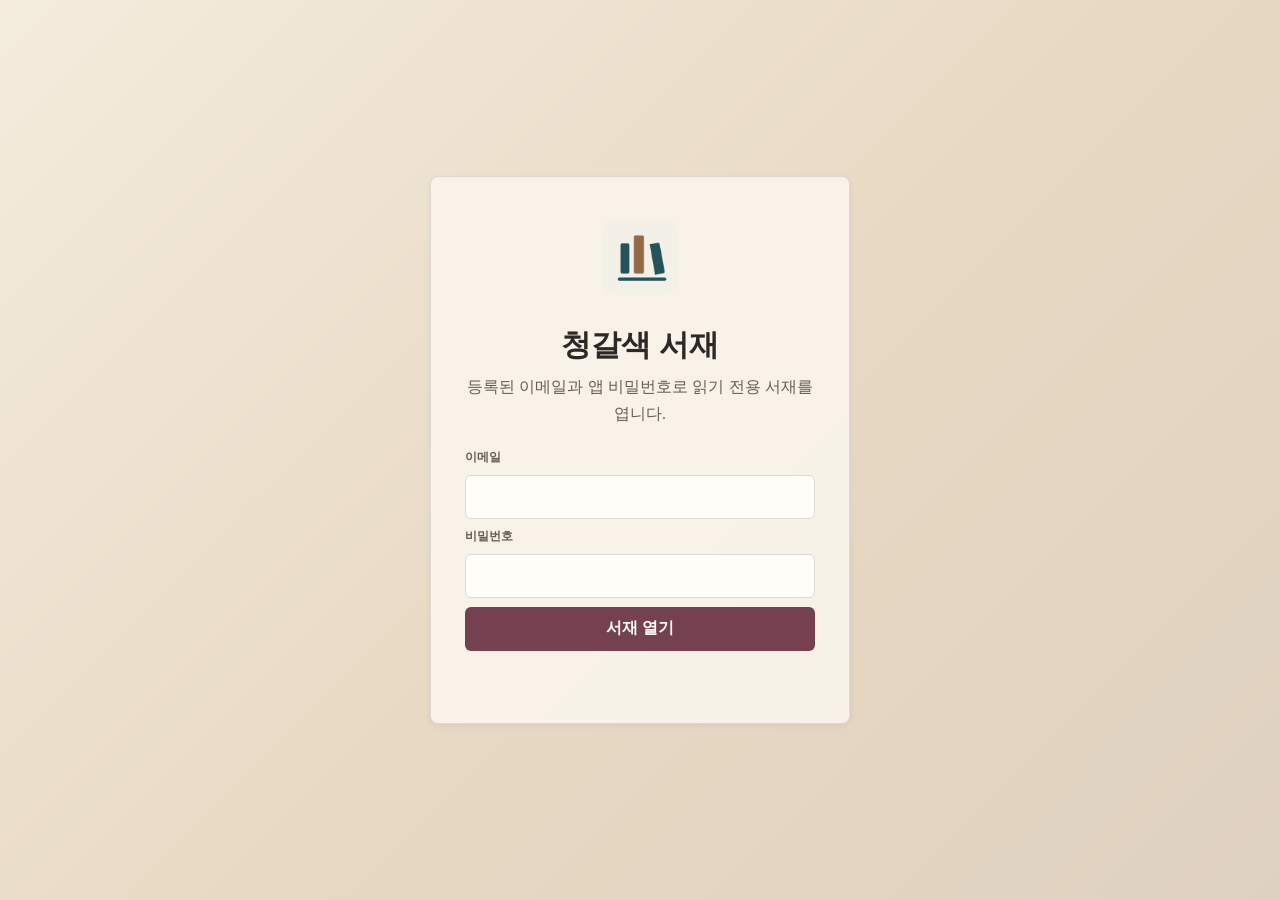
==== commit 5dc5015a: "Apply approved A library icon to viewer branding and home-screen assets" ====
--- a/index.html
+++ b/index.html
@@ -3,23 +3,23 @@
 <head>
   <meta charset="utf-8">
   <meta name="viewport" content="width=device-width, initial-scale=1, viewport-fit=cover">
-  <meta name="theme-color" content="#faf9f6">
+  <meta name="theme-color" content="#f3f0e7">
   <title>청갈색 서재 · 읽기</title>
-  <link rel="manifest" href="./manifest.webmanifest">
-  <link rel="icon" href="./icon.png">
-  <link rel="apple-touch-icon" href="./apple-touch-icon.png">
+  <link rel="manifest" href="./manifest.webmanifest?v=20261108A">
+  <link rel="icon" href="./icon.png?v=20261108A">
+  <link rel="apple-touch-icon" href="./apple-touch-icon.png?v=20261108A">
   <link rel="stylesheet" href="./viewer.css">
 </head>
 <body>
   <div class="viewer-loading" id="viewerLoading">
-    <img src="./icon.png" alt="">
+    <img src="./icon.png?v=20261108A" alt="">
     <strong>청갈색 서재</strong>
     <span>생각의 지도를 펼치고 있습니다.</span>
   </div>
 
   <main class="auth-screen hidden" id="authScreen">
     <section class="auth-card">
-      <img src="./icon.png" alt="">
+      <img src="./icon.png?v=20261108A" alt="">
       <h1>청갈색 서재</h1>
       <p>등록된 이메일과 앱 비밀번호로 읽기 전용 서재를 엽니다.</p>
       <form id="authForm">
@@ -35,7 +35,7 @@
 
   <main class="viewer-shell hidden" id="viewerShell">
     <header class="viewer-header">
-      <div class="viewer-brand" title="청갈색 서재"><img src="./icon.png" alt="청갈색 서재"></div>
+      <div class="viewer-brand" title="청갈색 서재"><img src="./icon.png?v=20261108A" alt="청갈색 서재"></div>
       <label class="project-select-wrap"><select id="projectSelect" aria-label="현재 프로젝트 선택"></select><span id="projectNoteCount"></span></label>
       <nav class="view-tabs" aria-label="보기 방식">
         <button class="active" type="button" data-view="board">보드</button>
--- a/viewer.css
+++ b/viewer.css
@@ -306,7 +306,7 @@
 .reader-title,.markdown h1,.markdown h2,.markdown h3,.note-source-label strong { font-family:inherit; }
 .markdown { line-height:1.8; }
 .branch-preview { line-height:1.7; }
-.branch-heading { margin-top:1.7em; margin-bottom:.85em; }
+.branch-heading { margin-top:.85em; margin-bottom:.5em; }
 .branch-source { padding:0; border:0; background:transparent; color:var(--muted); font-size:.78em; line-height:1.5; margin-top:.7em; margin-bottom:1.7em; }
 .notes-toolbar { background:var(--panel); padding:12px; gap:8px; }
 .notes-toolbar input { min-height:44px; }
@@ -316,7 +316,7 @@
 
 /* Same font, title width, padding and line spacing as app.css's unified cards.
    Keep the original width/height, including compact cards. No web auto-sizing. */
-.board-box.note,.board-box.text { border:1px solid color-mix(in srgb,var(--box-color) 32%,#d8d2cb); border-radius:6px; background:color-mix(in srgb,var(--box-color) 6%,#fffdfa); color:#34313a; box-shadow:0 2px 5px rgba(40,30,36,.05); }
+.board-box.note,.board-box.text { border:1px solid color-mix(in srgb,var(--box-color) 32%,#d8d2cb); border-radius:6px; background:color-mix(in srgb,var(--box-color) 10%,#fffdfa); color:#34313a; box-shadow:0 2px 5px rgba(40,30,36,.05); }
 .board-box.note:hover,.board-box.text:hover { box-shadow:0 3px 9px rgba(40,30,36,.1); }
 .board-box.selected { border-color:#796282; box-shadow:inset 0 0 0 1px #796282,0 2px 7px rgba(40,30,36,.06); }
 .board-box.note>button,.board-box.text>button { position:absolute; inset:0; width:100%; height:100%; min-height:0; padding:0; display:block; overflow:hidden; }
@@ -368,3 +368,18 @@
 .board-box.note.source-free.compact .box-title-wrap { padding:7px 11px; }
 
 .box-heading-text { display:block; min-width:0; max-width:100%; max-height:100%; overflow:auto; overscroll-behavior:contain; white-space:pre-wrap; word-break:keep-all; overflow-wrap:anywhere; text-wrap:balance; }
+
+/* Match the local reader: use each heading color with readable contrast. */
+.branch-heading { color:var(--reader-heading-ink, var(--wine)); }
+.branch-heading .branch-heading-number { color:inherit; }
+
+/* Background paint follows the board note; prose geometry stays unchanged. */
+.branch-reader-note { position:relative; isolation:isolate; }
+.branch-reader-note::before { content:""; position:absolute; z-index:-1; pointer-events:none; top:-4px; bottom:-4px; left:max(0px,min(calc(var(--depth,0) * 6px + 14px),32px) - 5px); right:-5px; border-radius:6px; background:color-mix(in srgb,var(--reader-note-accent,#b99b78) 10%,#fffdfa); }
+
+/* C안 applies only to collected reading; single-note reader metrics stay intact. */
+.reader-content:has(> .branch-preview) { padding:14px 12px 18px; }
+.branch-heading:not(.numbered) { padding-left:10px; }
+.branch-list-item { margin-left:min(calc(var(--depth,0) * 6px),18px); padding-left:14px; }
+.branch-list-item::before { left:0; }
+.branch-continuation,.branch-source { margin-left:min(calc(var(--depth,0) * 6px + 14px),32px); }
